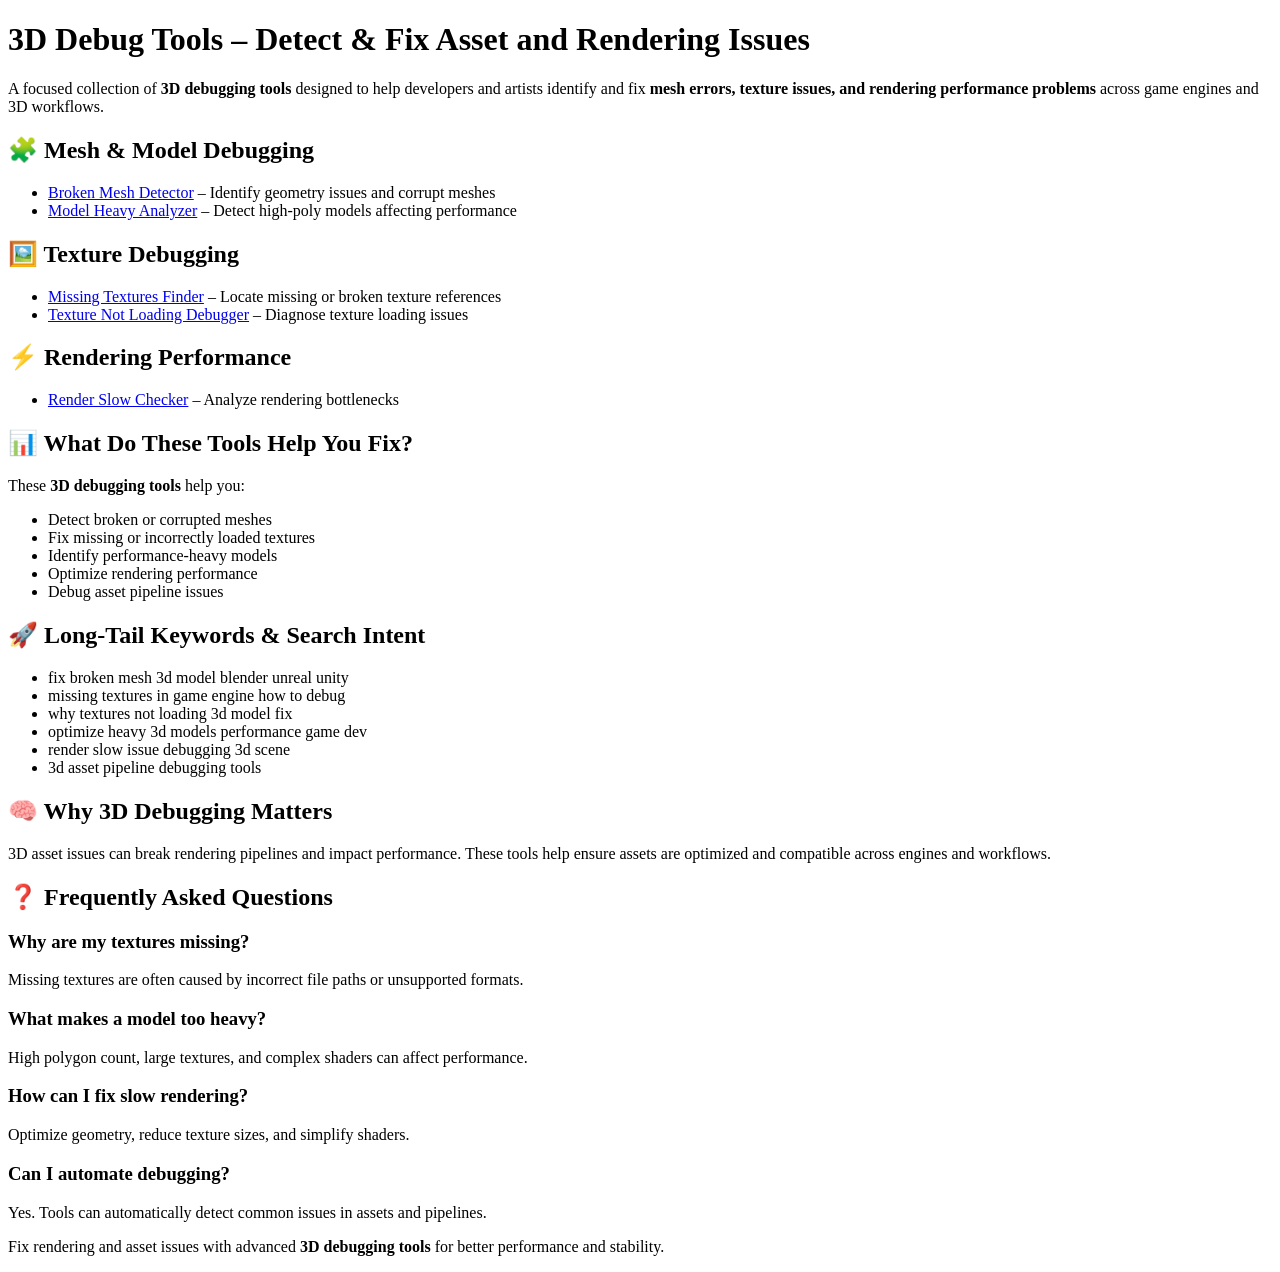
==== index.html @ da9861e9 "Initial commit" ====
<!DOCTYPE html>
<html lang="en">
<head>
    <meta charset="UTF-8">
    <meta name="viewport" content="width=device-width, initial-scale=1.0">
    <title>3D Debug Tools – Mesh, Textures & Rendering Issue Detection</title>

    <meta name="description" content="Debug 3D assets and rendering issues with tools for broken meshes, missing textures, heavy models and slow rendering performance.">

    <meta name="keywords" content="3d mesh error detector, missing textures fix tool, model performance analyzer 3d, render slow debug tool, texture not loading issue 3d engine">

    <link rel="canonical" href="/debug-tools-functional/">
</head>

<body>

<header>
    <h1>3D Debug Tools – Detect & Fix Asset and Rendering Issues</h1>
    <p>
        A focused collection of <strong>3D debugging tools</strong> designed to help developers and artists
        identify and fix <strong>mesh errors, texture issues, and rendering performance problems</strong>
        across game engines and 3D workflows.
    </p>
</header>

<section>
    <h2>🧩 Mesh & Model Debugging</h2>
    <ul>
        <li><a href="/debug-tools-functional/broken-mesh-detector/">Broken Mesh Detector</a> – Identify geometry issues and corrupt meshes</li>
        <li><a href="/debug-tools-functional/model-heavy-analyzer/">Model Heavy Analyzer</a> – Detect high-poly models affecting performance</li>
    </ul>
</section>

<section>
    <h2>🖼️ Texture Debugging</h2>
    <ul>
        <li><a href="/debug-tools-functional/missing-textures-finder/">Missing Textures Finder</a> – Locate missing or broken texture references</li>
        <li><a href="/debug-tools-functional/texture-not-loading-debugger/">Texture Not Loading Debugger</a> – Diagnose texture loading issues</li>
    </ul>
</section>

<section>
    <h2>⚡ Rendering Performance</h2>
    <ul>
        <li><a href="/debug-tools-functional/render-slow-checker/">Render Slow Checker</a> – Analyze rendering bottlenecks</li>
    </ul>
</section>

<section>
    <h2>📊 What Do These Tools Help You Fix?</h2>
    <p>
        These <strong>3D debugging tools</strong> help you:
    </p>
    <ul>
        <li>Detect broken or corrupted meshes</li>
        <li>Fix missing or incorrectly loaded textures</li>
        <li>Identify performance-heavy models</li>
        <li>Optimize rendering performance</li>
        <li>Debug asset pipeline issues</li>
    </ul>
</section>

<section>
    <h2>🚀 Long-Tail Keywords & Search Intent</h2>
    <ul>
        <li>fix broken mesh 3d model blender unreal unity</li>
        <li>missing textures in game engine how to debug</li>
        <li>why textures not loading 3d model fix</li>
        <li>optimize heavy 3d models performance game dev</li>
        <li>render slow issue debugging 3d scene</li>
        <li>3d asset pipeline debugging tools</li>
    </ul>
</section>

<section>
    <h2>🧠 Why 3D Debugging Matters</h2>
    <p>
        3D asset issues can break rendering pipelines and impact performance.
        These tools help ensure assets are optimized and compatible across engines and workflows.
    </p>
</section>

<section>
    <h2>❓ Frequently Asked Questions</h2>

    <h3>Why are my textures missing?</h3>
    <p>
        Missing textures are often caused by incorrect file paths or unsupported formats.
    </p>

    <h3>What makes a model too heavy?</h3>
    <p>
        High polygon count, large textures, and complex shaders can affect performance.
    </p>

    <h3>How can I fix slow rendering?</h3>
    <p>
        Optimize geometry, reduce texture sizes, and simplify shaders.
    </p>

    <h3>Can I automate debugging?</h3>
    <p>
        Yes. Tools can automatically detect common issues in assets and pipelines.
    </p>
</section>

<footer>
    <p>
        Fix rendering and asset issues with advanced <strong>3D debugging tools</strong>
        for better performance and stability.
    </p>
</footer>

</body>
</html>
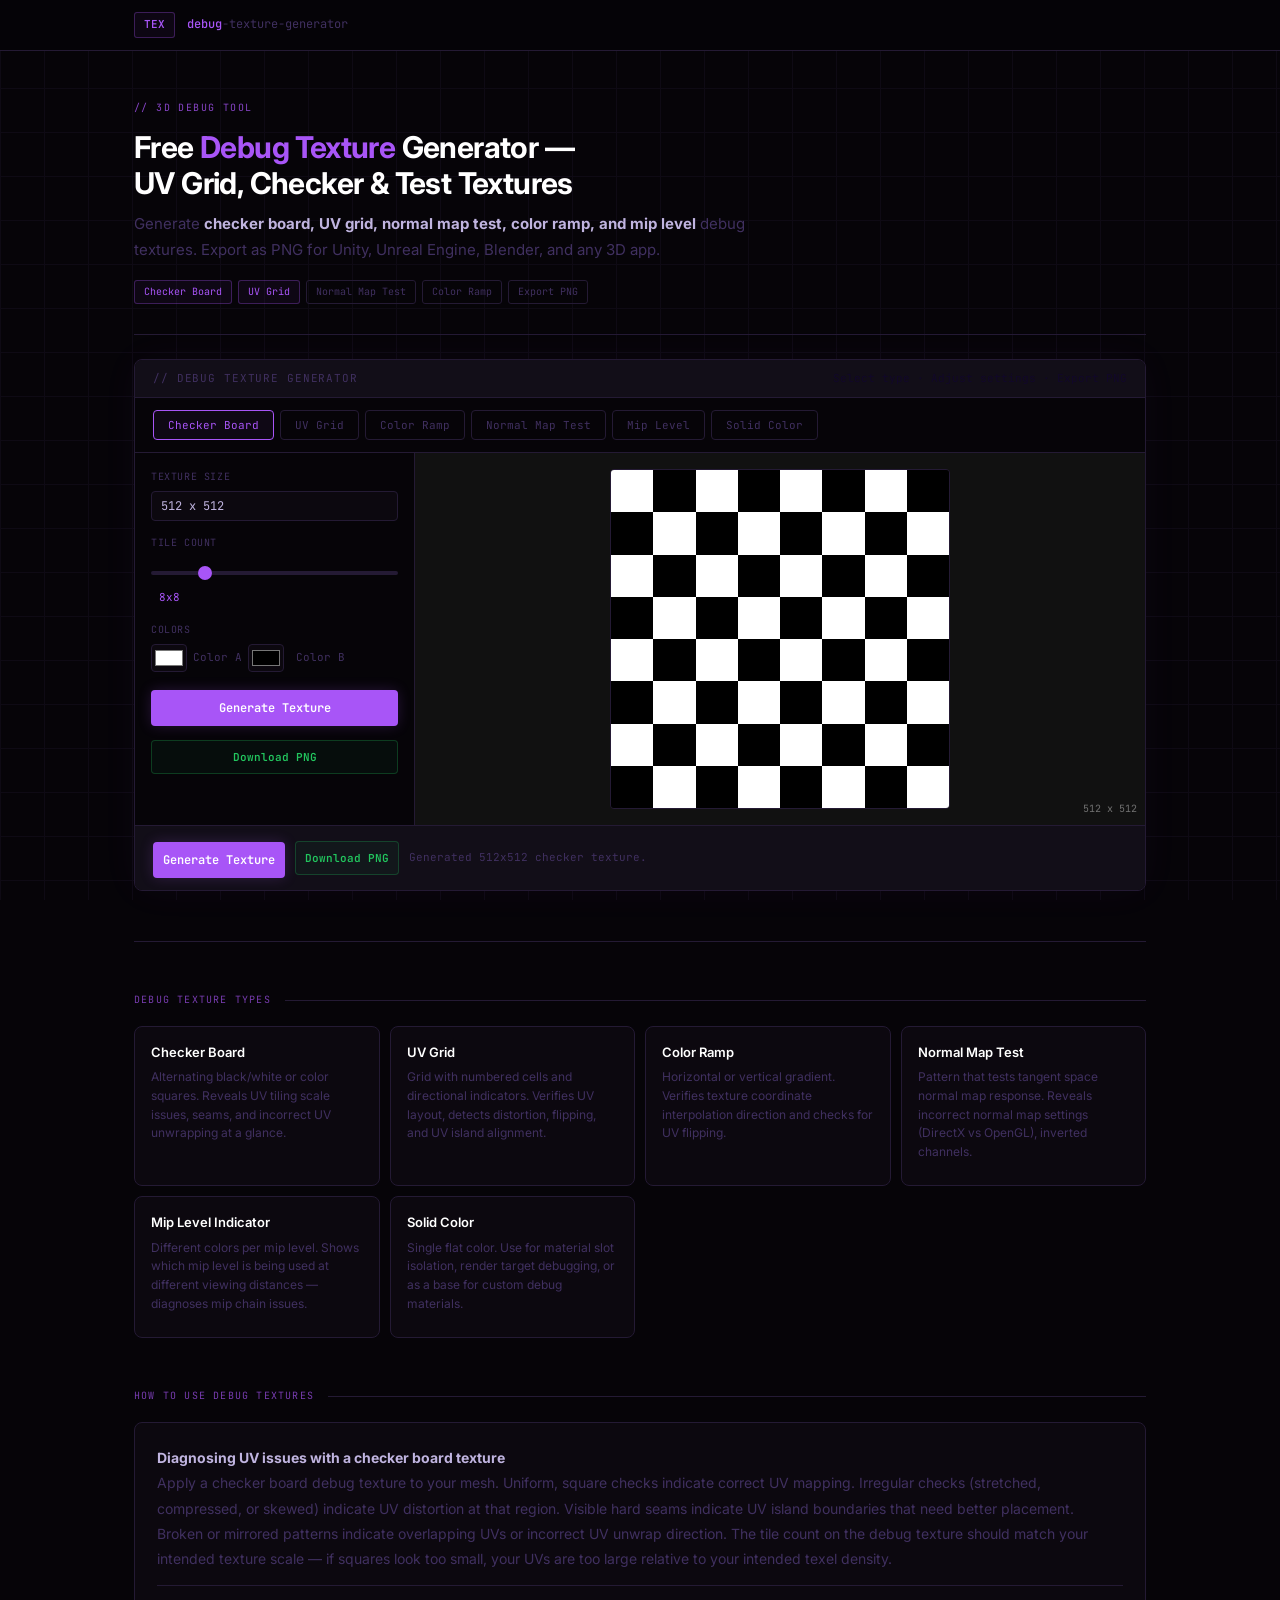
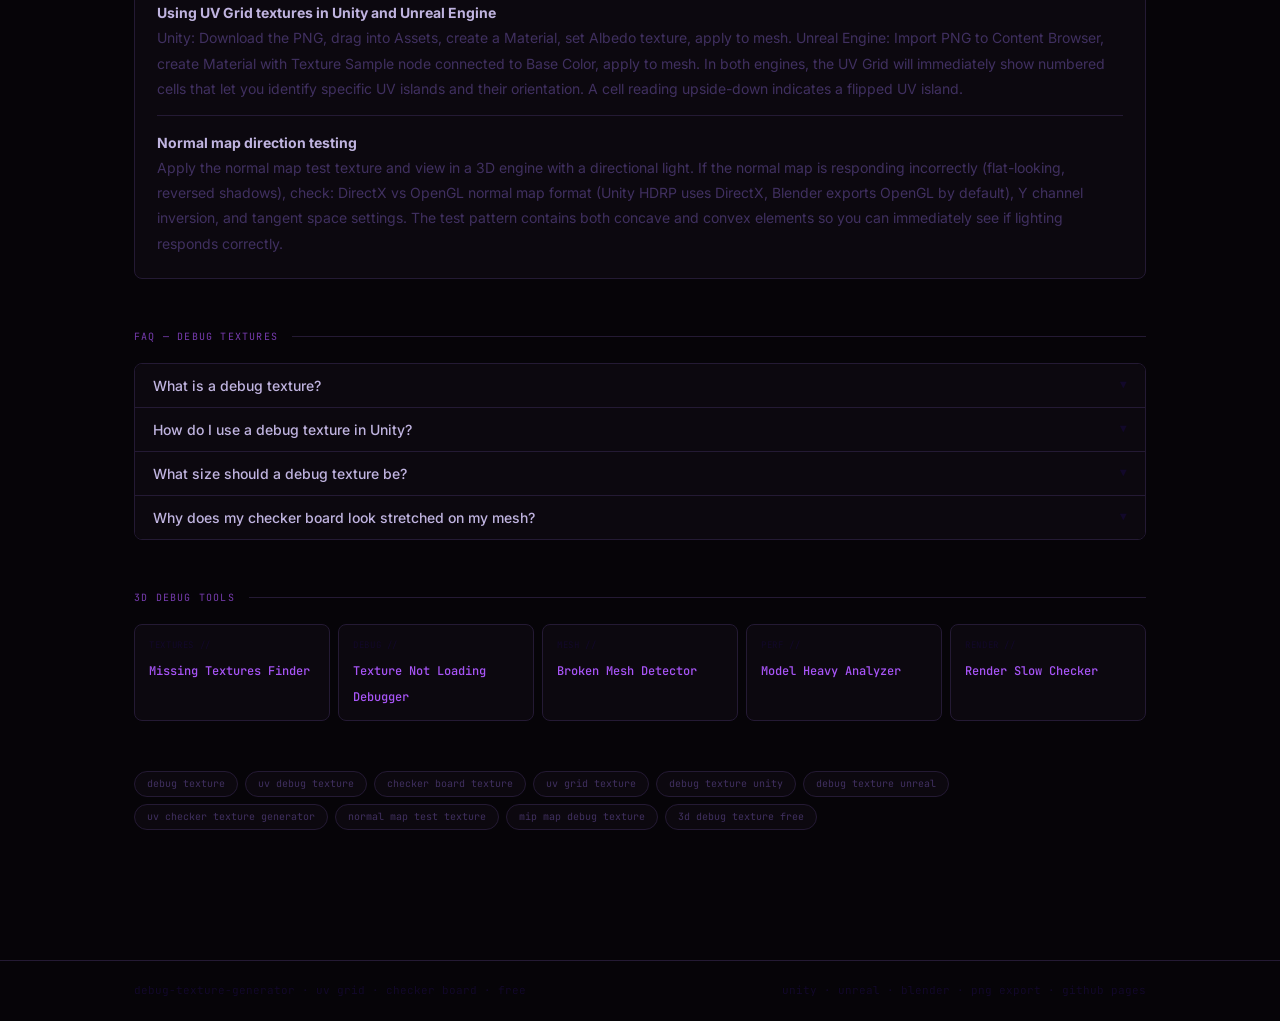
==== commit 6b1c89b4: "Actualizar index.html" ====
--- a/index.html
+++ b/index.html
@@ -1,115 +1,977 @@
 <!DOCTYPE html>
+
 <html lang="en">
 <head>
-    <meta charset="UTF-8">
-    <meta name="viewport" content="width=device-width, initial-scale=1.0">
-    <title>3D Debug Tools – Mesh, Textures & Rendering Issue Detection</title>
-
-    <meta name="description" content="Debug 3D assets and rendering issues with tools for broken meshes, missing textures, heavy models and slow rendering performance.">
-
-    <meta name="keywords" content="3d mesh error detector, missing textures fix tool, model performance analyzer 3d, render slow debug tool, texture not loading issue 3d engine">
-
-    <link rel="canonical" href="/debug-tools-functional/">
+<meta charset="UTF-8">
+<meta name="viewport" content="width=device-width, initial-scale=1.0">
+<meta name="google-site-verification" content="PkLa_ViOo6FAHpvh8SacceMb95o9tePRdrqLNBz9X1M" />
+<meta name="robots" content="index, follow">
+
+<title>Debug Texture Generator – Free UV Grid, Checker &amp; Test Texture Tool</title>
+
+<meta name="description" content="Free debug texture generator. Create checker board, UV grid, normal map test, color ramp, mip level indicator, and custom debug textures online. Export as PNG for Unity, Unreal Engine, Blender, and any 3D app. No install required.">
+
+<meta name="keywords" content="debug texture, debug texture generator, uv debug texture, checker texture, uv grid texture, debug texture unity, debug texture unreal, test texture 3d, uv checker board, debug normal map texture">
+
+<link rel="canonical" href="https://franrivalbigprojects.github.io/debug-tools-functional/">
+
+<meta property="og:title" content="Debug Texture Generator – Free UV Grid, Checker and Test Textures">
+<meta property="og:description" content="Generate checker board, UV grid, normal map test, and color ramp debug textures online. Export PNG for Unity, Unreal, Blender. Free, no install.">
+<meta property="og:type" content="website">
+
+<link rel="preconnect" href="https://fonts.googleapis.com">
+<link rel="preconnect" href="https://fonts.gstatic.com" crossorigin>
+<link href="https://fonts.googleapis.com/css2?family=JetBrains+Mono:wght@400;500;600&family=Inter:wght@400;500;600;700&display=swap" rel="stylesheet">
+
+<style>
+:root {
+  --bg: #060408;
+  --surface: #0c080f;
+  --surface2: #120e18;
+  --border: #1a1224;
+  --border2: #241a34;
+  --tex: #a855f7;
+  --tex-dim: rgba(168,85,247,0.12);
+  --tex-dim2: rgba(168,85,247,0.05);
+  --tex-glow: rgba(168,85,247,0.2);
+  --green: #22c55e;
+  --green-dim: rgba(34,197,94,0.1);
+  --green-dim2: rgba(34,197,94,0.05);
+  --blue: #60a5fa;
+  --blue-dim: rgba(96,165,250,0.08);
+  --orange: #fb923c;
+  --orange-dim: rgba(251,146,60,0.08);
+  --yellow: #fbbf24;
+  --yellow-dim: rgba(251,191,36,0.08);
+  --text: #c0b4e0;
+  --text-muted: #403060;
+  --text-dim: #12082a;
+  --mono: 'JetBrains Mono', monospace;
+  --sans: 'Inter', sans-serif;
+  --r: 8px;
+}
+
+* { box-sizing: border-box; margin: 0; padding: 0; }
+
+body {
+  font-family: var(--sans);
+  background: var(--bg);
+  color: var(--text);
+  min-height: 100vh;
+  line-height: 1.6;
+}
+
+body::after {
+  content: "";
+  position: fixed;
+  inset: 0;
+  background-image:
+    linear-gradient(var(--border) 1px, transparent 1px),
+    linear-gradient(90deg, var(--border) 1px, transparent 1px);
+  background-size: 44px 44px;
+  opacity: 0.45;
+  pointer-events: none;
+  z-index: 0;
+}
+
+header {
+  border-bottom: 1px solid var(--border2);
+  position: sticky;
+  top: 0;
+  z-index: 100;
+  background: rgba(6,4,8,0.97);
+  backdrop-filter: blur(12px);
+}
+
+.header-inner {
+  max-width: 1060px;
+  margin: 0 auto;
+  padding: 0 24px;
+  height: 50px;
+  display: flex;
+  align-items: center;
+  gap: 12px;
+  position: relative;
+  z-index: 1;
+}
+
+.logo-pill {
+  font-family: var(--mono);
+  font-size: 11px;
+  font-weight: 600;
+  color: var(--tex);
+  background: var(--tex-dim2);
+  border: 1px solid rgba(168,85,247,0.3);
+  border-radius: 3px;
+  padding: 3px 9px;
+}
+
+.logo-text {
+  font-family: var(--mono);
+  font-size: 12px;
+  color: var(--text-muted);
+}
+
+.logo-text strong { color: var(--tex); font-weight: 500; }
+
+.wrapper {
+  max-width: 1060px;
+  margin: 0 auto;
+  padding: 0 24px 80px;
+  position: relative;
+  z-index: 1;
+}
+
+/* HERO */
+.hero {
+  padding: 48px 0 30px;
+  border-bottom: 1px solid var(--border2);
+  margin-bottom: 24px;
+}
+
+.hero-eyebrow {
+  font-family: var(--mono);
+  font-size: 10px;
+  letter-spacing: 0.14em;
+  text-transform: uppercase;
+  color: var(--tex);
+  margin-bottom: 12px;
+  opacity: 0.8;
+}
+
+h1 {
+  font-size: clamp(22px, 3.2vw, 30px);
+  font-weight: 700;
+  color: #fff;
+  margin-bottom: 10px;
+  letter-spacing: -0.02em;
+  line-height: 1.2;
+}
+
+h1 em { font-style: normal; color: var(--tex); }
+
+.hero-sub {
+  font-size: 15px;
+  color: var(--text-muted);
+  max-width: 620px;
+  line-height: 1.75;
+  margin-bottom: 16px;
+}
+
+.hero-sub strong { color: var(--text); }
+
+.pill-row { display: flex; flex-wrap: wrap; gap: 6px; }
+
+.pill {
+  font-family: var(--mono);
+  font-size: 10px;
+  padding: 3px 9px;
+  border-radius: 3px;
+  border: 1px solid;
+}
+
+.pill-t  { color: var(--tex); background: var(--tex-dim2); border-color: rgba(168,85,247,0.3); }
+.pill-dim { color: var(--text-muted); border-color: var(--border2); }
+
+/* TOOL */
+.tool-shell {
+  background: var(--surface);
+  border: 1px solid var(--border2);
+  border-radius: var(--r);
+  overflow: hidden;
+  margin-bottom: 18px;
+  box-shadow: 0 0 40px rgba(168,85,247,0.04);
+}
+
+.tool-topbar {
+  background: var(--surface2);
+  border-bottom: 1px solid var(--border2);
+  padding: 10px 18px;
+  display: flex;
+  align-items: center;
+  justify-content: space-between;
+  flex-wrap: wrap;
+  gap: 8px;
+}
+
+.topbar-label {
+  font-family: var(--mono);
+  font-size: 11px;
+  color: var(--text-muted);
+  text-transform: uppercase;
+  letter-spacing: 0.08em;
+}
+
+/* TYPE SELECTOR */
+.type-row {
+  display: flex;
+  flex-wrap: wrap;
+  gap: 6px;
+  padding: 12px 18px;
+  border-bottom: 1px solid var(--border2);
+  background: var(--bg);
+}
+
+.type-btn {
+  padding: 7px 14px;
+  font-family: var(--mono);
+  font-size: 11px;
+  border-radius: 4px;
+  border: 1px solid var(--border2);
+  cursor: pointer;
+  background: transparent;
+  color: var(--text-muted);
+  transition: all 0.15s;
+}
+
+.type-btn:hover { border-color: var(--tex); color: var(--text); }
+.type-btn.active { border-color: var(--tex); background: var(--tex-dim2); color: var(--tex); }
+
+/* CONTROLS + PREVIEW */
+.tool-body {
+  display: grid;
+  grid-template-columns: 280px 1fr;
+  min-height: 340px;
+}
+
+.controls-col {
+  border-right: 1px solid var(--border2);
+  padding: 16px;
+  display: flex;
+  flex-direction: column;
+  gap: 14px;
+  background: var(--bg);
+}
+
+.ctrl-group { display: flex; flex-direction: column; gap: 6px; }
+
+.ctrl-label {
+  font-family: var(--mono);
+  font-size: 10px;
+  text-transform: uppercase;
+  letter-spacing: 0.06em;
+  color: var(--text-muted);
+}
+
+.ctrl-row { display: flex; gap: 6px; align-items: center; }
+
+.tex-input, .tex-select {
+  background: var(--surface);
+  border: 1px solid var(--border2);
+  border-radius: 4px;
+  padding: 6px 9px;
+  font-family: var(--mono);
+  font-size: 12px;
+  color: var(--text);
+  width: 100%;
+  -webkit-appearance: none;
+  transition: border-color 0.2s;
+}
+
+.tex-input:focus, .tex-select:focus {
+  outline: none;
+  border-color: rgba(168,85,247,0.35);
+}
+
+.tex-select option { background: #120e18; }
+
+input[type="range"].tex-slider {
+  width: 100%;
+  height: 4px;
+  -webkit-appearance: none;
+  background: var(--border2);
+  border-radius: 2px;
+  outline: none;
+}
+
+input[type="range"].tex-slider::-webkit-slider-thumb {
+  -webkit-appearance: none;
+  width: 14px;
+  height: 14px;
+  border-radius: 50%;
+  background: var(--tex);
+  cursor: pointer;
+}
+
+.color-pair { display: flex; gap: 6px; }
+
+input[type="color"] {
+  width: 36px;
+  height: 28px;
+  border: 1px solid var(--border2);
+  border-radius: 4px;
+  padding: 1px;
+  background: var(--surface);
+  cursor: pointer;
+}
+
+.btn-gen {
+  padding: 10px;
+  font-family: var(--mono);
+  font-size: 12px;
+  font-weight: 600;
+  background: var(--tex);
+  color: #fff;
+  border: none;
+  border-radius: 4px;
+  cursor: pointer;
+  transition: opacity 0.15s, box-shadow 0.15s;
+  box-shadow: 0 0 14px var(--tex-glow);
+  margin-top: 4px;
+}
+
+.btn-gen:hover { opacity: 0.87; }
+
+.btn-dl {
+  padding: 9px;
+  font-family: var(--mono);
+  font-size: 11px;
+  font-weight: 600;
+  background: var(--green-dim2);
+  color: var(--green);
+  border: 1px solid rgba(34,197,94,0.25);
+  border-radius: 4px;
+  cursor: pointer;
+  transition: opacity 0.15s;
+  text-align: center;
+}
+
+.btn-dl:hover { opacity: 0.75; }
+
+.preview-col {
+  display: flex;
+  align-items: center;
+  justify-content: center;
+  padding: 16px;
+  background: #111;
+  position: relative;
+}
+
+#texCanvas {
+  max-width: 100%;
+  max-height: 340px;
+  image-rendering: pixelated;
+  border: 1px solid var(--border2);
+  border-radius: 4px;
+}
+
+.preview-info {
+  position: absolute;
+  bottom: 8px;
+  right: 8px;
+  font-family: var(--mono);
+  font-size: 10px;
+  color: rgba(255,255,255,0.4);
+}
+
+/* SECTION */
+hr.divider { border: none; border-top: 1px solid var(--border2); margin: 50px 0; }
+.content-section { margin-bottom: 50px; }
+
+.sec-head {
+  display: flex;
+  align-items: center;
+  gap: 14px;
+  margin-bottom: 18px;
+}
+
+.sec-label {
+  font-family: var(--mono);
+  font-size: 10px;
+  text-transform: uppercase;
+  letter-spacing: 0.12em;
+  color: var(--tex);
+  white-space: nowrap;
+  opacity: 0.7;
+}
+
+.sec-rule { flex: 1; height: 1px; background: var(--border2); }
+
+p { font-size: 14px; color: var(--text-muted); line-height: 1.8; margin-bottom: 10px; max-width: 820px; }
+p strong { color: var(--text); }
+
+code {
+  font-family: var(--mono);
+  font-size: 12px;
+  background: var(--surface2);
+  color: var(--tex);
+  padding: 2px 7px;
+  border-radius: 3px;
+  border: 1px solid var(--border2);
+}
+
+.texture-types-grid {
+  display: grid;
+  grid-template-columns: repeat(auto-fill, minmax(220px, 1fr));
+  gap: 10px;
+  margin-bottom: 14px;
+}
+
+.tex-type-card {
+  background: var(--surface);
+  border: 1px solid var(--border2);
+  border-radius: var(--r);
+  padding: 14px 16px;
+  transition: border-color 0.15s;
+}
+
+.tex-type-card:hover { border-color: rgba(168,85,247,0.25); }
+
+.ttc-name { font-size: 13px; font-weight: 600; color: #fff; margin-bottom: 4px; }
+.ttc-desc { font-size: 12px; color: var(--text-muted); line-height: 1.55; }
+
+.dense-block {
+  background: var(--surface);
+  border: 1px solid var(--border2);
+  border-radius: var(--r);
+  padding: 22px;
+  margin-top: 14px;
+}
+
+.dense-block p { margin-bottom: 14px; padding-bottom: 14px; border-bottom: 1px solid var(--border2); max-width: none; }
+.dense-block p:last-child { margin-bottom: 0; padding-bottom: 0; border-bottom: none; }
+
+.faq-list {
+  margin-top: 14px;
+  border: 1px solid var(--border2);
+  border-radius: var(--r);
+  overflow: hidden;
+}
+
+.faq-item { border-bottom: 1px solid var(--border2); }
+.faq-item:last-child { border-bottom: none; }
+
+.faq-q {
+  width: 100%;
+  text-align: left;
+  background: var(--surface);
+  border: none;
+  padding: 13px 18px;
+  font-size: 14px;
+  font-weight: 500;
+  color: var(--text);
+  font-family: var(--sans);
+  cursor: pointer;
+  display: flex;
+  justify-content: space-between;
+  align-items: center;
+  gap: 12px;
+  transition: background 0.15s;
+}
+
+.faq-q:hover { background: var(--tex-dim2); }
+.faq-arrow { font-family: var(--mono); font-size: 11px; color: var(--text-dim); transition: transform 0.2s; flex-shrink: 0; }
+.faq-item.open .faq-arrow { transform: rotate(180deg); }
+
+.faq-a {
+  display: none;
+  padding: 0 18px 13px;
+  font-size: 13px;
+  color: var(--text-muted);
+  line-height: 1.75;
+  border-top: 1px solid var(--border2);
+  background: var(--bg);
+}
+
+.faq-item.open .faq-a { display: block; }
+.faq-a code { color: var(--tex); background: var(--tex-dim2); }
+
+.subtools-grid {
+  display: grid;
+  grid-template-columns: repeat(auto-fill, minmax(180px, 1fr));
+  gap: 8px;
+  margin-top: 12px;
+}
+
+.stl {
+  background: var(--surface);
+  border: 1px solid var(--border2);
+  border-radius: var(--r);
+  padding: 12px 14px;
+  text-decoration: none;
+  display: block;
+  transition: border-color 0.15s;
+}
+
+.stl:hover { border-color: rgba(168,85,247,0.3); }
+.stl-eye  { font-family: var(--mono); font-size: 9px; color: var(--text-dim); text-transform: uppercase; letter-spacing: 0.07em; margin-bottom: 4px; }
+.stl-name { font-family: var(--mono); font-size: 12px; color: var(--tex); font-weight: 500; }
+
+.tag-cloud { display: flex; flex-wrap: wrap; gap: 7px; margin-bottom: 50px; }
+
+.tag {
+  font-family: var(--mono);
+  font-size: 10px;
+  color: var(--text-muted);
+  background: var(--surface);
+  border: 1px solid var(--border2);
+  border-radius: 100px;
+  padding: 4px 12px;
+  cursor: default;
+  transition: color 0.15s, border-color 0.15s;
+}
+
+.tag:hover { color: var(--tex); border-color: rgba(168,85,247,0.3); }
+
+footer { border-top: 1px solid var(--border2); padding: 20px 0; position: relative; z-index: 1; }
+
+.footer-inner {
+  max-width: 1060px;
+  margin: 0 auto;
+  padding: 0 24px;
+  display: flex;
+  justify-content: space-between;
+  align-items: center;
+  flex-wrap: wrap;
+  gap: 8px;
+}
+
+footer p { font-family: var(--mono); font-size: 11px; color: var(--text-dim); margin: 0; }
+
+@media (max-width: 640px) {
+  .tool-body { grid-template-columns: 1fr; }
+  .controls-col { border-right: none; border-bottom: 1px solid var(--border2); }
+}
+</style>
+
+<script type="application/ld+json">
+{"@context":"https://schema.org","@type":"SoftwareApplication","name":"Debug Texture Generator","applicationCategory":"DesignApplication","operatingSystem":"Web","offers":{"@type":"Offer","price":"0","priceCurrency":"USD"},"description":"Free debug texture generator. Create checker board, UV grid, normal map test, color ramp, mip level indicator, and custom debug textures for Unity, Unreal Engine, Blender, and any 3D application. Export as PNG. No install required.","featureList":"Checker board texture, UV grid texture, normal map test texture, color ramp, mip level indicator, custom colors, adjustable tile count, PNG export"}
+</script>
+
+<script type="application/ld+json">
+{"@context":"https://schema.org","@type":"FAQPage","mainEntity":[{"@type":"Question","name":"What is a debug texture?","acceptedAnswer":{"@type":"Answer","text":"A debug texture is a test image applied to 3D meshes to diagnose UV mapping, tiling, stretching, and texture coordinate issues. Common types: checker board (detect tiling and scale issues), UV grid (verify UV layout and detect distortion), normal map test (verify tangent space normal mapping), and color ramp (verify texture coordinate interpolation). Debug textures are used in Unity, Unreal Engine, Blender, Maya, and any 3D workflow."}},{"@type":"Question","name":"How do I use a debug texture in Unity?","acceptedAnswer":{"@type":"Answer","text":"In Unity: generate and download a debug texture from this tool, drag it into your Assets folder, create a new Material, assign the debug texture to the Albedo slot, and apply the material to your mesh. A checker board texture will immediately reveal UV tiling issues (irregular squares = UV distortion), UV seams, and incorrect scale. For Unreal Engine: import the PNG, create a Material, connect the texture to the Base Color pin, and apply to the mesh."}},{"@type":"Question","name":"What debug texture should I use to check UV mapping?","acceptedAnswer":{"@type":"Answer","text":"Use a UV Grid texture to verify UV layout — it contains numbered cells and directional indicators that make UV distortion, flipping, and seams immediately visible. Use a Checker Board for quick scale and tiling checks. Use a Color Ramp (gradient) to verify texture coordinate interpolation direction. For normal map issues, use the Normal Map Test texture which shows how surface normals respond to the test pattern under a directional light."}}]}
+</script>
+
 </head>
 
 <body>
-
 <header>
-    <h1>3D Debug Tools – Detect & Fix Asset and Rendering Issues</h1>
-    <p>
-        A focused collection of <strong>3D debugging tools</strong> designed to help developers and artists
-        identify and fix <strong>mesh errors, texture issues, and rendering performance problems</strong>
-        across game engines and 3D workflows.
+  <div class="header-inner">
+    <span class="logo-pill">TEX</span>
+    <span class="logo-text"><strong>debug</strong>-texture-generator</span>
+  </div>
+</header>
+
+<div class="wrapper">
+
+  <section class="hero">
+    <p class="hero-eyebrow">// 3D Debug Tool</p>
+    <h1>Free <em>Debug Texture</em> Generator —<br>UV Grid, Checker &amp; Test Textures</h1>
+    <p class="hero-sub">
+      Generate <strong>checker board, UV grid, normal map test, color ramp, and mip level</strong> debug textures. Export as PNG for Unity, Unreal Engine, Blender, and any 3D app.
     </p>
-</header>
-
-<section>
-    <h2>🧩 Mesh & Model Debugging</h2>
-    <ul>
-        <li><a href="/debug-tools-functional/broken-mesh-detector/">Broken Mesh Detector</a> – Identify geometry issues and corrupt meshes</li>
-        <li><a href="/debug-tools-functional/model-heavy-analyzer/">Model Heavy Analyzer</a> – Detect high-poly models affecting performance</li>
-    </ul>
-</section>
-
-<section>
-    <h2>🖼️ Texture Debugging</h2>
-    <ul>
-        <li><a href="/debug-tools-functional/missing-textures-finder/">Missing Textures Finder</a> – Locate missing or broken texture references</li>
-        <li><a href="/debug-tools-functional/texture-not-loading-debugger/">Texture Not Loading Debugger</a> – Diagnose texture loading issues</li>
-    </ul>
-</section>
-
-<section>
-    <h2>⚡ Rendering Performance</h2>
-    <ul>
-        <li><a href="/debug-tools-functional/render-slow-checker/">Render Slow Checker</a> – Analyze rendering bottlenecks</li>
-    </ul>
-</section>
-
-<section>
-    <h2>📊 What Do These Tools Help You Fix?</h2>
-    <p>
-        These <strong>3D debugging tools</strong> help you:
-    </p>
-    <ul>
-        <li>Detect broken or corrupted meshes</li>
-        <li>Fix missing or incorrectly loaded textures</li>
-        <li>Identify performance-heavy models</li>
-        <li>Optimize rendering performance</li>
-        <li>Debug asset pipeline issues</li>
-    </ul>
-</section>
-
-<section>
-    <h2>🚀 Long-Tail Keywords & Search Intent</h2>
-    <ul>
-        <li>fix broken mesh 3d model blender unreal unity</li>
-        <li>missing textures in game engine how to debug</li>
-        <li>why textures not loading 3d model fix</li>
-        <li>optimize heavy 3d models performance game dev</li>
-        <li>render slow issue debugging 3d scene</li>
-        <li>3d asset pipeline debugging tools</li>
-    </ul>
-</section>
-
-<section>
-    <h2>🧠 Why 3D Debugging Matters</h2>
-    <p>
-        3D asset issues can break rendering pipelines and impact performance.
-        These tools help ensure assets are optimized and compatible across engines and workflows.
-    </p>
-</section>
-
-<section>
-    <h2>❓ Frequently Asked Questions</h2>
-
-    <h3>Why are my textures missing?</h3>
-    <p>
-        Missing textures are often caused by incorrect file paths or unsupported formats.
-    </p>
-
-    <h3>What makes a model too heavy?</h3>
-    <p>
-        High polygon count, large textures, and complex shaders can affect performance.
-    </p>
-
-    <h3>How can I fix slow rendering?</h3>
-    <p>
-        Optimize geometry, reduce texture sizes, and simplify shaders.
-    </p>
-
-    <h3>Can I automate debugging?</h3>
-    <p>
-        Yes. Tools can automatically detect common issues in assets and pipelines.
-    </p>
-</section>
+    <div class="pill-row">
+      <span class="pill pill-t">Checker Board</span>
+      <span class="pill pill-t">UV Grid</span>
+      <span class="pill pill-dim">Normal Map Test</span>
+      <span class="pill pill-dim">Color Ramp</span>
+      <span class="pill pill-dim">Export PNG</span>
+    </div>
+  </section>
+
+  <!-- TEXTURE GENERATOR TOOL -->
+
+  <div class="tool-shell">
+    <div class="tool-topbar">
+      <span class="topbar-label">// Debug Texture Generator</span>
+      <span style="font-family:var(--mono);font-size:11px;color:var(--text-dim);">Select type · Adjust settings · Export PNG</span>
+    </div>
+
+
+<div class="type-row">
+  <button class="type-btn active" id="tb-checker" onclick="setType('checker',this)">Checker Board</button>
+  <button class="type-btn" id="tb-uvgrid" onclick="setType('uvgrid',this)">UV Grid</button>
+  <button class="type-btn" id="tb-ramp" onclick="setType('ramp',this)">Color Ramp</button>
+  <button class="type-btn" id="tb-normal" onclick="setType('normal',this)">Normal Map Test</button>
+  <button class="type-btn" id="tb-mip" onclick="setType('mip',this)">Mip Level</button>
+  <button class="type-btn" id="tb-solid" onclick="setType('solid',this)">Solid Color</button>
+</div>
+
+<div class="tool-body">
+  <div class="controls-col" id="controlsCol"></div>
+  <div class="preview-col">
+    <canvas id="texCanvas" width="512" height="512"></canvas>
+    <div class="preview-info" id="previewInfo">512 × 512</div>
+  </div>
+</div>
+
+<div style="padding:12px 18px;background:var(--surface2);border-top:1px solid var(--border2);display:flex;gap:10px;align-items:center;">
+  <button class="btn-gen" id="genBtn" onclick="generate()">Generate Texture</button>
+  <button class="btn-dl" id="dlBtn" onclick="downloadTexture()">Download PNG</button>
+  <span id="genStatus" style="font-family:var(--mono);font-size:11px;color:var(--text-muted);"></span>
+</div>
+
+
+  </div>
+
+  <hr class="divider">
+
+  <section class="content-section">
+    <div class="sec-head">
+      <span class="sec-label">Debug texture types</span>
+      <span class="sec-rule"></span>
+    </div>
+    <div class="texture-types-grid">
+      <div class="tex-type-card">
+        <p class="ttc-name">Checker Board</p>
+        <p class="ttc-desc">Alternating black/white or color squares. Reveals UV tiling scale issues, seams, and incorrect UV unwrapping at a glance.</p>
+      </div>
+      <div class="tex-type-card">
+        <p class="ttc-name">UV Grid</p>
+        <p class="ttc-desc">Grid with numbered cells and directional indicators. Verifies UV layout, detects distortion, flipping, and UV island alignment.</p>
+      </div>
+      <div class="tex-type-card">
+        <p class="ttc-name">Color Ramp</p>
+        <p class="ttc-desc">Horizontal or vertical gradient. Verifies texture coordinate interpolation direction and checks for UV flipping.</p>
+      </div>
+      <div class="tex-type-card">
+        <p class="ttc-name">Normal Map Test</p>
+        <p class="ttc-desc">Pattern that tests tangent space normal map response. Reveals incorrect normal map settings (DirectX vs OpenGL), inverted channels.</p>
+      </div>
+      <div class="tex-type-card">
+        <p class="ttc-name">Mip Level Indicator</p>
+        <p class="ttc-desc">Different colors per mip level. Shows which mip level is being used at different viewing distances — diagnoses mip chain issues.</p>
+      </div>
+      <div class="tex-type-card">
+        <p class="ttc-name">Solid Color</p>
+        <p class="ttc-desc">Single flat color. Use for material slot isolation, render target debugging, or as a base for custom debug materials.</p>
+      </div>
+    </div>
+  </section>
+
+  <!-- GUIDE -->
+
+  <section class="content-section">
+    <div class="sec-head">
+      <span class="sec-label">How to use debug textures</span>
+      <span class="sec-rule"></span>
+    </div>
+    <div class="dense-block">
+      <p><strong>Diagnosing UV issues with a checker board texture</strong><br>
+      Apply a checker board debug texture to your mesh. Uniform, square checks indicate correct UV mapping. Irregular checks (stretched, compressed, or skewed) indicate UV distortion at that region. Visible hard seams indicate UV island boundaries that need better placement. Broken or mirrored patterns indicate overlapping UVs or incorrect UV unwrap direction. The tile count on the debug texture should match your intended texture scale — if squares look too small, your UVs are too large relative to your intended texel density.</p>
+      <p><strong>Using UV Grid textures in Unity and Unreal Engine</strong><br>
+      Unity: Download the PNG, drag into Assets, create a Material, set Albedo texture, apply to mesh. Unreal Engine: Import PNG to Content Browser, create Material with Texture Sample node connected to Base Color, apply to mesh. In both engines, the UV Grid will immediately show numbered cells that let you identify specific UV islands and their orientation. A cell reading upside-down indicates a flipped UV island.</p>
+      <p><strong>Normal map direction testing</strong><br>
+      Apply the normal map test texture and view in a 3D engine with a directional light. If the normal map is responding incorrectly (flat-looking, reversed shadows), check: DirectX vs OpenGL normal map format (Unity HDRP uses DirectX, Blender exports OpenGL by default), Y channel inversion, and tangent space settings. The test pattern contains both concave and convex elements so you can immediately see if lighting responds correctly.</p>
+    </div>
+  </section>
+
+  <!-- FAQ -->
+
+  <section class="content-section">
+    <div class="sec-head">
+      <span class="sec-label">FAQ — Debug textures</span>
+      <span class="sec-rule"></span>
+    </div>
+    <div class="faq-list">
+      <div class="faq-item">
+        <button class="faq-q" onclick="toggleFaq(this)">What is a debug texture?<span class="faq-arrow">&#9660;</span></button>
+        <div class="faq-a">A debug texture is a test image applied to 3D meshes to diagnose UV mapping, tiling, and texture coordinate issues. A <strong>checker board</strong> reveals UV scale and seams. A <strong>UV grid</strong> shows UV island orientation and distortion. A <strong>color ramp</strong> verifies UV interpolation direction. Debug textures are used in Unity, Unreal Engine, Blender, Maya, Cinema 4D, and any 3D workflow where UV quality needs to be verified.</div>
+      </div>
+      <div class="faq-item">
+        <button class="faq-q" onclick="toggleFaq(this)">How do I use a debug texture in Unity?<span class="faq-arrow">&#9660;</span></button>
+        <div class="faq-a">Generate and download the PNG from this tool. In Unity: (1) Drag the PNG into your Assets folder. (2) Create a new Material (Assets → Create → Material). (3) In the Material Inspector, set the Albedo texture to the debug texture PNG. (4) Apply the material to your mesh by dragging it onto the object. The checker or UV grid will immediately reveal UV issues. For Unreal: import the PNG, create a Material, add a Texture Sample node, connect to Base Color, assign texture, apply to mesh.</div>
+      </div>
+      <div class="faq-item">
+        <button class="faq-q" onclick="toggleFaq(this)">What size should a debug texture be?<span class="faq-arrow">&#9660;</span></button>
+        <div class="faq-a">Use power-of-two sizes for GPU compatibility: 256×256, 512×512, 1024×1024, or 2048×2048. 512×512 is sufficient for most UV debugging — it provides enough detail to see distortion without being too large to load quickly. For high-detail UV inspection on large meshes, 1024×1024 or 2048×2048 gives more granularity. All sizes generated by this tool are power-of-two and compatible with all major 3D engines and GPU texture samplers.</div>
+      </div>
+      <div class="faq-item">
+        <button class="faq-q" onclick="toggleFaq(this)">Why does my checker board look stretched on my mesh?<span class="faq-arrow">&#9660;</span></button>
+        <div class="faq-a">Stretched checker squares indicate UV distortion — the UV map does not correctly represent the 3D surface. Causes: (1) Non-uniform scaling applied to the mesh before UV unwrapping. Fix: Apply the transform (Ctrl+A in Blender) before unwrapping. (2) Incorrect projection method during unwrap. Use Smart UV Project or Manual seams for complex objects. (3) UV islands that were scaled non-uniformly. Select all UV islands in the UV editor and use uniform scale. (4) High-curvature areas that need additional seams to flatten correctly.</div>
+      </div>
+    </div>
+  </section>
+
+  <section class="content-section">
+    <div class="sec-head">
+      <span class="sec-label">3D debug tools</span>
+      <span class="sec-rule"></span>
+    </div>
+    <div class="subtools-grid">
+      <a href="missing-textures-finder/" class="stl"><p class="stl-eye">textures //</p><span class="stl-name">Missing Textures Finder</span></a>
+      <a href="texture-not-loading-debugger/" class="stl"><p class="stl-eye">debug //</p><span class="stl-name">Texture Not Loading Debugger</span></a>
+      <a href="broken-mesh-detector/" class="stl"><p class="stl-eye">mesh //</p><span class="stl-name">Broken Mesh Detector</span></a>
+      <a href="model-heavy-analyzer/" class="stl"><p class="stl-eye">perf //</p><span class="stl-name">Model Heavy Analyzer</span></a>
+      <a href="render-slow-checker/" class="stl"><p class="stl-eye">render //</p><span class="stl-name">Render Slow Checker</span></a>
+    </div>
+  </section>
+
+  <div class="tag-cloud">
+    <span class="tag">debug texture</span>
+    <span class="tag">uv debug texture</span>
+    <span class="tag">checker board texture</span>
+    <span class="tag">uv grid texture</span>
+    <span class="tag">debug texture unity</span>
+    <span class="tag">debug texture unreal</span>
+    <span class="tag">uv checker texture generator</span>
+    <span class="tag">normal map test texture</span>
+    <span class="tag">mip map debug texture</span>
+    <span class="tag">3d debug texture free</span>
+  </div>
+
+</div>
 
 <footer>
-    <p>
-        Fix rendering and asset issues with advanced <strong>3D debugging tools</strong>
-        for better performance and stability.
-    </p>
+  <div class="footer-inner">
+    <p>debug-texture-generator &middot; uv grid &middot; checker board &middot; free</p>
+    <p>unity &middot; unreal &middot; blender &middot; png export &middot; github pages</p>
+  </div>
 </footer>
+
+<script>
+var currentType = 'checker';
+var canvas = null;
+var ctx = null;
+
+var STATE = {
+  size: 512,
+  tiles: 8,
+  color1: '#ffffff',
+  color2: '#000000',
+  rampDir: 'h',
+  rampC1: '#ff0000',
+  rampC2: '#0000ff',
+  solidColor: '#ff00ff'
+};
+
+function setType(type, btn) {
+  currentType = type;
+  document.querySelectorAll('.type-btn').forEach(function(b) { b.classList.remove('active'); });
+  btn.classList.add('active');
+  buildControls();
+  generate();
+}
+
+function buildControls() {
+  var col = document.getElementById('controlsCol');
+  col.innerHTML = '';
+
+  function makeField(lbl, inner) {
+    var g = document.createElement('div'); g.className = 'ctrl-group';
+    var l = document.createElement('div'); l.className = 'ctrl-label'; l.textContent = lbl;
+    g.appendChild(l); g.appendChild(inner);
+    col.appendChild(g);
+  }
+
+  // Size selector
+  var sizeEl = document.createElement('select'); sizeEl.className = 'tex-select'; sizeEl.id = 'ctrlSize';
+  [128, 256, 512, 1024, 2048].forEach(function(s) {
+    var opt = document.createElement('option');
+    opt.value = String(s);
+    opt.textContent = s + ' x ' + s;
+    if (s === STATE.size) opt.selected = true;
+    sizeEl.appendChild(opt);
+  });
+  sizeEl.onchange = function() { STATE.size = parseInt(this.value); generate(); };
+  makeField('Texture size', sizeEl);
+
+  if (currentType === 'checker') {
+    var tilesEl = document.createElement('div');
+    var slider = document.createElement('input');
+    slider.type = 'range'; slider.className = 'tex-slider';
+    slider.min = '2'; slider.max = '32'; slider.value = String(STATE.tiles);
+    var valSpan = document.createElement('span');
+    valSpan.style.fontFamily = 'var(--mono)'; valSpan.style.fontSize = '11px';
+    valSpan.style.color = 'var(--tex)'; valSpan.style.marginLeft = '8px';
+    valSpan.textContent = STATE.tiles + 'x' + STATE.tiles;
+    slider.oninput = function() { STATE.tiles = parseInt(this.value); valSpan.textContent = STATE.tiles + 'x' + STATE.tiles; generate(); };
+    tilesEl.appendChild(slider); tilesEl.appendChild(valSpan);
+    makeField('Tile count', tilesEl);
+
+    var colorPair = document.createElement('div'); colorPair.className = 'color-pair';
+    var c1 = document.createElement('input'); c1.type = 'color'; c1.value = STATE.color1;
+    var c2 = document.createElement('input'); c2.type = 'color'; c2.value = STATE.color2;
+    c1.oninput = function() { STATE.color1 = this.value; generate(); };
+    c2.oninput = function() { STATE.color2 = this.value; generate(); };
+    var lbl1 = document.createElement('span');
+    lbl1.style.cssText = 'font-family:var(--mono);font-size:11px;color:var(--text-muted);align-self:center;';
+    lbl1.textContent = 'Color A';
+    var lbl2 = document.createElement('span');
+    lbl2.style.cssText = 'font-family:var(--mono);font-size:11px;color:var(--text-muted);align-self:center;margin-left:6px;';
+    lbl2.textContent = 'Color B';
+    colorPair.appendChild(c1); colorPair.appendChild(lbl1);
+    colorPair.appendChild(c2); colorPair.appendChild(lbl2);
+    makeField('Colors', colorPair);
+  }
+
+  if (currentType === 'ramp') {
+    var dirEl = document.createElement('select'); dirEl.className = 'tex-select';
+    ['h', 'v', 'radial'].forEach(function(d) {
+      var o = document.createElement('option'); o.value = d;
+      o.textContent = d === 'h' ? 'Horizontal' : d === 'v' ? 'Vertical' : 'Radial';
+      if (d === STATE.rampDir) o.selected = true;
+      dirEl.appendChild(o);
+    });
+    dirEl.onchange = function() { STATE.rampDir = this.value; generate(); };
+    makeField('Direction', dirEl);
+
+    var cp2 = document.createElement('div'); cp2.className = 'color-pair';
+    var rc1 = document.createElement('input'); rc1.type = 'color'; rc1.value = STATE.rampC1;
+    var rc2 = document.createElement('input'); rc2.type = 'color'; rc2.value = STATE.rampC2;
+    rc1.oninput = function() { STATE.rampC1 = this.value; generate(); };
+    rc2.oninput = function() { STATE.rampC2 = this.value; generate(); };
+    cp2.appendChild(rc1); cp2.appendChild(rc2);
+    makeField('Start / End color', cp2);
+  }
+
+  if (currentType === 'solid') {
+    var sc = document.createElement('input'); sc.type = 'color'; sc.value = STATE.solidColor;
+    sc.oninput = function() { STATE.solidColor = this.value; generate(); };
+    makeField('Color', sc);
+  }
+
+  // Generate and download buttons
+  var genBtn = document.createElement('button'); genBtn.className = 'btn-gen'; genBtn.textContent = 'Generate Texture';
+  genBtn.onclick = generate;
+  col.appendChild(genBtn);
+
+  var dlBtn = document.createElement('button'); dlBtn.className = 'btn-dl'; dlBtn.textContent = 'Download PNG';
+  dlBtn.onclick = downloadTexture;
+  col.appendChild(dlBtn);
+}
+
+function hexToRgb(hex) {
+  var r = parseInt(hex.slice(1, 3), 16);
+  var g = parseInt(hex.slice(3, 5), 16);
+  var b = parseInt(hex.slice(5, 7), 16);
+  return [r, g, b];
+}
+
+function generate() {
+  if (!canvas) {
+    canvas = document.getElementById('texCanvas');
+    ctx = canvas.getContext('2d');
+  }
+
+  var sz = STATE.size;
+  canvas.width = sz;
+  canvas.height = sz;
+  document.getElementById('previewInfo').textContent = sz + ' x ' + sz;
+
+  if (currentType === 'checker') {
+    var tileSize = sz / STATE.tiles;
+    for (var y = 0; y < STATE.tiles; y++) {
+      for (var x = 0; x < STATE.tiles; x++) {
+        ctx.fillStyle = (x + y) % 2 === 0 ? STATE.color1 : STATE.color2;
+        ctx.fillRect(x * tileSize, y * tileSize, tileSize, tileSize);
+      }
+    }
+  } else if (currentType === 'uvgrid') {
+    // Background
+    ctx.fillStyle = '#1a1a1a';
+    ctx.fillRect(0, 0, sz, sz);
+    var cells = 8;
+    var cellSz = sz / cells;
+    var colors = ['#e63946','#f4a261','#2a9d8f','#457b9d','#e9c46a','#264653','#a8dadc','#f1faee'];
+    for (var cy = 0; cy < cells; cy++) {
+      for (var cx = 0; cx < cells; cx++) {
+        var cidx = (cx + cy * cells) % colors.length;
+        ctx.fillStyle = colors[cidx];
+        ctx.globalAlpha = 0.18;
+        ctx.fillRect(cx * cellSz + 2, cy * cellSz + 2, cellSz - 4, cellSz - 4);
+        ctx.globalAlpha = 1;
+        ctx.strokeStyle = '#ffffff44';
+        ctx.lineWidth = 1;
+        ctx.strokeRect(cx * cellSz + 0.5, cy * cellSz + 0.5, cellSz - 1, cellSz - 1);
+        ctx.fillStyle = '#ffffffcc';
+        ctx.font = Math.floor(cellSz * 0.28) + 'px monospace';
+        ctx.textAlign = 'center';
+        ctx.textBaseline = 'middle';
+        ctx.fillText(String(cy * cells + cx + 1), cx * cellSz + cellSz / 2, cy * cellSz + cellSz / 2);
+      }
+    }
+    // Border
+    ctx.strokeStyle = '#ffffffaa';
+    ctx.lineWidth = 2;
+    ctx.strokeRect(1, 1, sz - 2, sz - 2);
+    // U/V labels
+    ctx.fillStyle = '#fff';
+    ctx.font = Math.floor(sz * 0.035) + 'px monospace';
+    ctx.textAlign = 'center';
+    ctx.fillText('U  \u2192', sz / 2, sz - 8);
+    ctx.save();
+    ctx.translate(8, sz / 2);
+    ctx.rotate(-Math.PI / 2);
+    ctx.fillText('V  \u2192', 0, 0);
+    ctx.restore();
+  } else if (currentType === 'ramp') {
+    var grad;
+    if (STATE.rampDir === 'h') {
+      grad = ctx.createLinearGradient(0, 0, sz, 0);
+    } else if (STATE.rampDir === 'v') {
+      grad = ctx.createLinearGradient(0, 0, 0, sz);
+    } else {
+      grad = ctx.createRadialGradient(sz/2, sz/2, 0, sz/2, sz/2, sz/2);
+    }
+    grad.addColorStop(0, STATE.rampC1);
+    grad.addColorStop(1, STATE.rampC2);
+    ctx.fillStyle = grad;
+    ctx.fillRect(0, 0, sz, sz);
+  } else if (currentType === 'normal') {
+    // Tangent space normal map test — flat blue base with grid bumps
+    var id = ctx.createImageData(sz, sz);
+    var d = id.data;
+    var half = sz / 2;
+    for (var py = 0; py < sz; py++) {
+      for (var px = 0; px < sz; px++) {
+        var tx = (px / sz) * 2 - 1;
+        var ty = (py / sz) * 2 - 1;
+        var wave = Math.sin(tx * Math.PI * 8) * Math.cos(ty * Math.PI * 8) * 0.5;
+        var nx = tx * 0.15 + Math.sin(py / sz * Math.PI * 8) * 0.15;
+        var ny = ty * 0.15 + Math.cos(px / sz * Math.PI * 8) * 0.15;
+        var nz = Math.sqrt(Math.max(0, 1 - nx*nx - ny*ny));
+        var idx = (py * sz + px) * 4;
+        d[idx]   = Math.round((nx * 0.5 + 0.5) * 255);
+        d[idx+1] = Math.round((ny * 0.5 + 0.5) * 255);
+        d[idx+2] = Math.round(nz * 255);
+        d[idx+3] = 255;
+      }
+    }
+    ctx.putImageData(id, 0, 0);
+  } else if (currentType === 'mip') {
+    var mipColors = ['#e63946','#f4a261','#2a9d8f','#457b9d','#e9c46a','#264653','#a8dadc','#f1faee'];
+    var mipLevels = Math.log2(sz);
+    var offset = 0;
+    for (var m = 0; m < mipLevels; m++) {
+      var mipW = sz >> m;
+      if (mipW < 1) break;
+      ctx.fillStyle = mipColors[m % mipColors.length];
+      ctx.fillRect(offset, 0, mipW, sz);
+      ctx.fillStyle = '#ffffff80';
+      ctx.font = Math.max(8, mipW * 0.2) + 'px monospace';
+      ctx.textAlign = 'center';
+      ctx.fillText('MIP ' + m, offset + mipW / 2, sz / 2);
+      offset += mipW;
+    }
+  } else if (currentType === 'solid') {
+    ctx.fillStyle = STATE.solidColor;
+    ctx.fillRect(0, 0, sz, sz);
+  }
+
+  document.getElementById('genStatus').textContent = 'Generated ' + sz + 'x' + sz + ' ' + currentType + ' texture.';
+}
+
+function downloadTexture() {
+  if (!canvas) return;
+  var link = document.createElement('a');
+  link.download = 'debug-texture-' + currentType + '-' + STATE.size + '.png';
+  link.href = canvas.toDataURL('image/png');
+  link.click();
+}
+
+function toggleFaq(btn) {
+  btn.parentElement.classList.toggle('open');
+}
+
+// Init
+document.addEventListener('DOMContentLoaded', function() {
+  canvas = document.getElementById('texCanvas');
+  ctx = canvas.getContext('2d');
+  buildControls();
+  generate();
+});
+</script>
 
 </body>
 </html>
